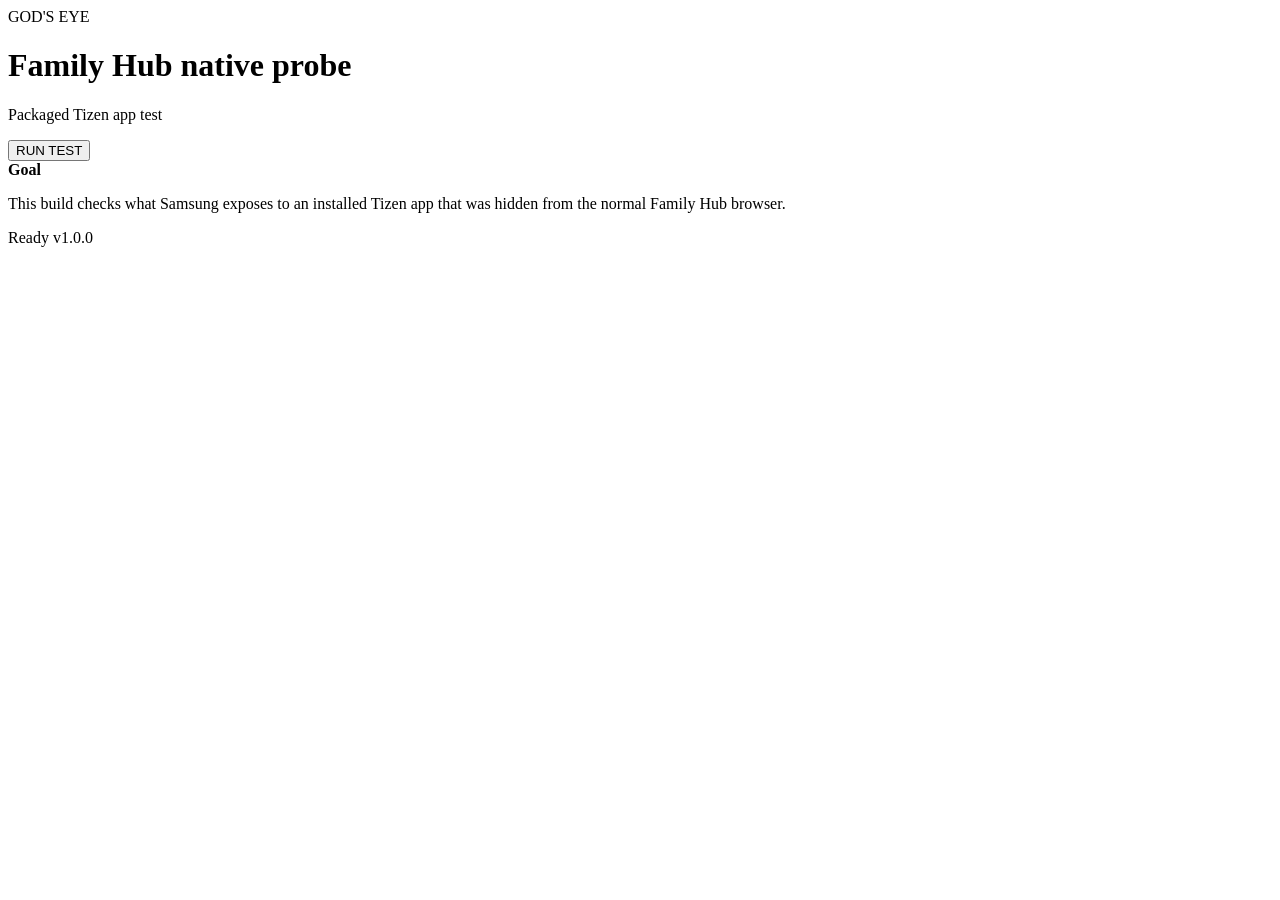
==== fridge-tizen/index.html @ 01e19a7a "Add Tizen Family Hub probe UI" ====
<!doctype html>
<html lang="en">
<head>
  <meta charset="utf-8">
  <meta name="viewport" content="width=device-width,initial-scale=1,user-scalable=no,viewport-fit=cover">
  <title>Family Hub Probe</title>
  <link rel="stylesheet" href="style.css">
</head>
<body>
  <main class="app">
    <header>
      <div>
        <div class="eyebrow">GOD'S EYE</div>
        <h1>Family Hub native probe</h1>
        <p>Packaged Tizen app test</p>
      </div>
      <button id="run">RUN TEST</button>
    </header>

    <section class="card intro">
      <strong>Goal</strong>
      <p>This build checks what Samsung exposes to an installed Tizen app that was hidden from the normal Family Hub browser.</p>
    </section>

    <section id="results" class="results"></section>

    <footer>
      <span id="status">Ready</span>
      <span>v1.0.0</span>
    </footer>
  </main>
  <script src="main.js"></script>
</body>
</html>
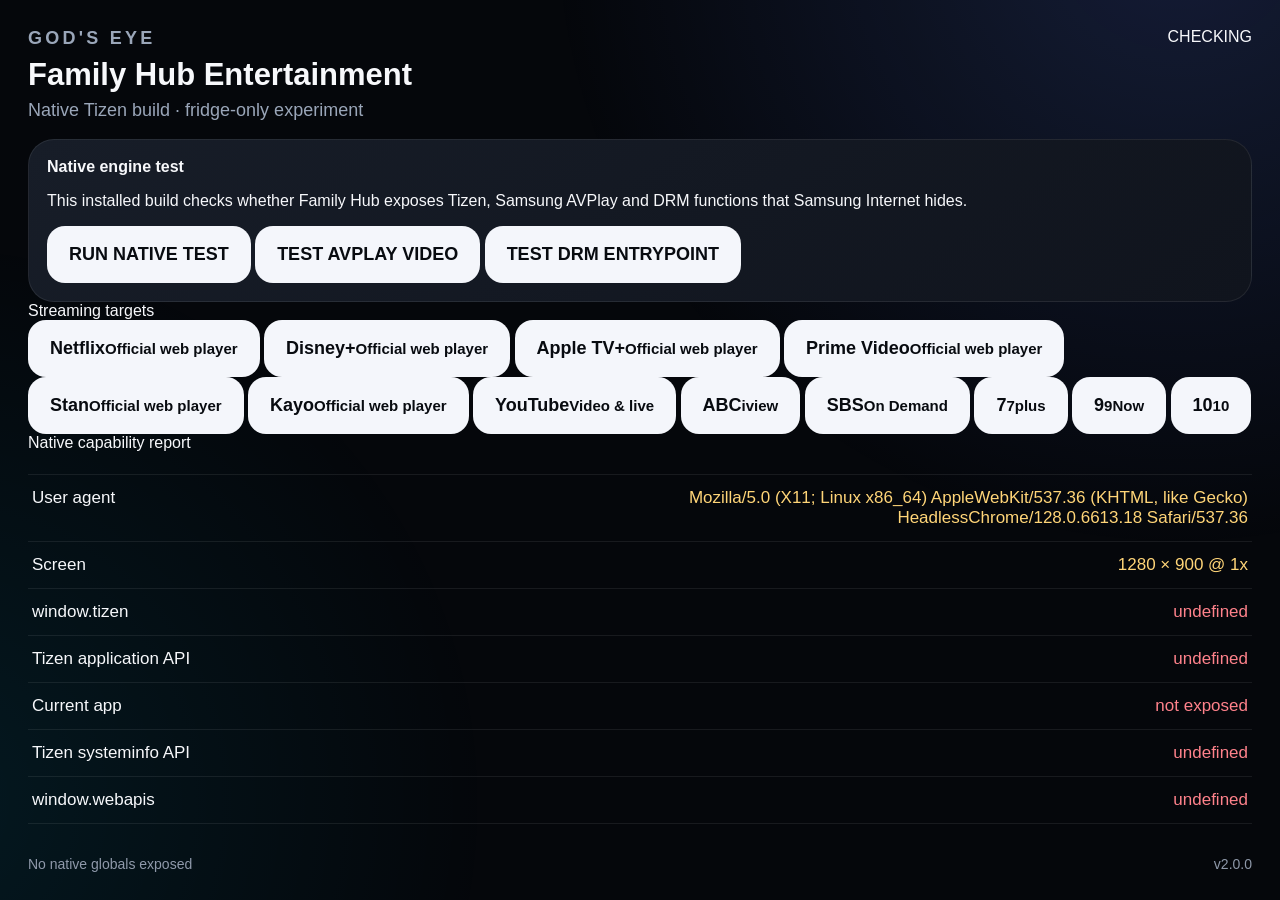
==== commit fcf066b5: "Add God’s Eye native launcher and media diagnostics" ====
--- a/fridge-tizen/index.html
+++ b/fridge-tizen/index.html
@@ -3,30 +3,59 @@
 <head>
   <meta charset="utf-8">
   <meta name="viewport" content="width=device-width,initial-scale=1,user-scalable=no,viewport-fit=cover">
-  <title>Family Hub Probe</title>
+  <meta name="theme-color" content="#05070b">
+  <title>God's Eye Family Hub</title>
   <link rel="stylesheet" href="style.css">
+  <script src="$WEBAPIS/webapis/webapis.js"></script>
 </head>
 <body>
   <main class="app">
     <header>
       <div>
         <div class="eyebrow">GOD'S EYE</div>
-        <h1>Family Hub native probe</h1>
-        <p>Packaged Tizen app test</p>
+        <h1>Family Hub Entertainment</h1>
+        <p>Native Tizen build · fridge-only experiment</p>
       </div>
-      <button id="run">RUN TEST</button>
+      <span class="status-pill" id="nativeStatus">CHECKING</span>
     </header>
 
-    <section class="card intro">
-      <strong>Goal</strong>
-      <p>This build checks what Samsung exposes to an installed Tizen app that was hidden from the normal Family Hub browser.</p>
+    <section class="card hero">
+      <strong>Native engine test</strong>
+      <p>This installed build checks whether Family Hub exposes Tizen, Samsung AVPlay and DRM functions that Samsung Internet hides.</p>
+      <div class="actions">
+        <button id="run">RUN NATIVE TEST</button>
+        <button id="avplayTest" class="secondary" disabled>TEST AVPLAY VIDEO</button>
+        <button id="drmTest" class="secondary" disabled>TEST DRM ENTRYPOINT</button>
+      </div>
     </section>
 
+    <section id="playerStage" class="player-stage" hidden>
+      <object id="avPlayer" type="application/avplayer"></object>
+      <div class="player-label" id="playerLabel">AVPlay test</div>
+    </section>
+
+    <div class="section-title">Streaming targets</div>
+    <section class="services" id="services">
+      <button data-url="https://www.netflix.com/browse"><b>Netflix</b><small>Official web player</small></button>
+      <button data-url="https://www.disneyplus.com/"><b>Disney+</b><small>Official web player</small></button>
+      <button data-url="https://tv.apple.com/au"><b>Apple TV+</b><small>Official web player</small></button>
+      <button data-url="https://www.primevideo.com/"><b>Prime Video</b><small>Official web player</small></button>
+      <button data-url="https://www.stan.com.au/"><b>Stan</b><small>Official web player</small></button>
+      <button data-url="https://kayosports.com.au/"><b>Kayo</b><small>Official web player</small></button>
+      <button data-url="https://www.youtube.com/"><b>YouTube</b><small>Video & live</small></button>
+      <button data-url="https://iview.abc.net.au/"><b>ABC</b><small>iview</small></button>
+      <button data-url="https://www.sbs.com.au/ondemand/"><b>SBS</b><small>On Demand</small></button>
+      <button data-url="https://7plus.com.au/"><b>7</b><small>7plus</small></button>
+      <button data-url="https://www.9now.com.au/"><b>9</b><small>9Now</small></button>
+      <button data-url="https://10.com.au/"><b>10</b><small>10</small></button>
+    </section>
+
+    <div class="section-title">Native capability report</div>
     <section id="results" class="results"></section>
 
     <footer>
       <span id="status">Ready</span>
-      <span>v1.0.0</span>
+      <span>v2.0.0</span>
     </footer>
   </main>
   <script src="main.js"></script>
--- a/fridge-tizen/style.css
+++ b/fridge-tizen/style.css
@@ -0,0 +1 @@
+*{box-sizing:border-box;-webkit-tap-highlight-color:transparent}html,body{margin:0;width:100%;height:100%;background:#05070b;color:#f7f8fb;font-family:Arial,Helvetica,sans-serif;overflow:hidden}body:before{content:"";position:fixed;inset:-20%;background:radial-gradient(circle at 80% 8%,rgba(92,128,255,.18),transparent 34%),radial-gradient(circle at 10% 78%,rgba(0,210,255,.09),transparent 30%);pointer-events:none}.app{height:100vh;padding:44px;display:flex;flex-direction:column;position:relative}header{display:flex;justify-content:space-between;align-items:flex-start;gap:24px}.eyebrow{font-size:18px;letter-spacing:.18em;color:#9aa6b9;font-weight:700}h1{font-size:38px;line-height:1.05;margin:10px 0 8px}header p{margin:0;color:#9aa6b9;font-size:18px}button{border:0;border-radius:18px;padding:18px 22px;font-size:18px;font-weight:800;background:#f4f6fb;color:#080b10}.card{margin-top:28px;border:1px solid rgba(255,255,255,.08);background:linear-gradient(145deg,#171d28,#10141d);border-radius:26px;padding:24px}.intro strong{font-size:18px}.intro p{margin:8px 0 0;color:#9aa6b9;font-size:16px;line-height:1.45}.results{margin-top:22px;overflow:auto;border-top:1px solid rgba(255,255,255,.08)}.row{display:flex;justify-content:space-between;gap:22px;padding:18px 4px;border-bottom:1px solid rgba(255,255,255,.08);font-size:17px}.value{text-align:right;max-width:62%;word-break:break-word}.ok{color:#6fe0a3}.no{color:#ff828b}.maybe{color:#ffd578}footer{margin-top:auto;display:flex;justify-content:space-between;color:#8f99aa;font-size:14px;padding-top:18px}@media(max-height:1500px){.app{padding:28px}h1{font-size:31px}.row{padding:13px 4px}.card{margin-top:18px;padding:18px}}
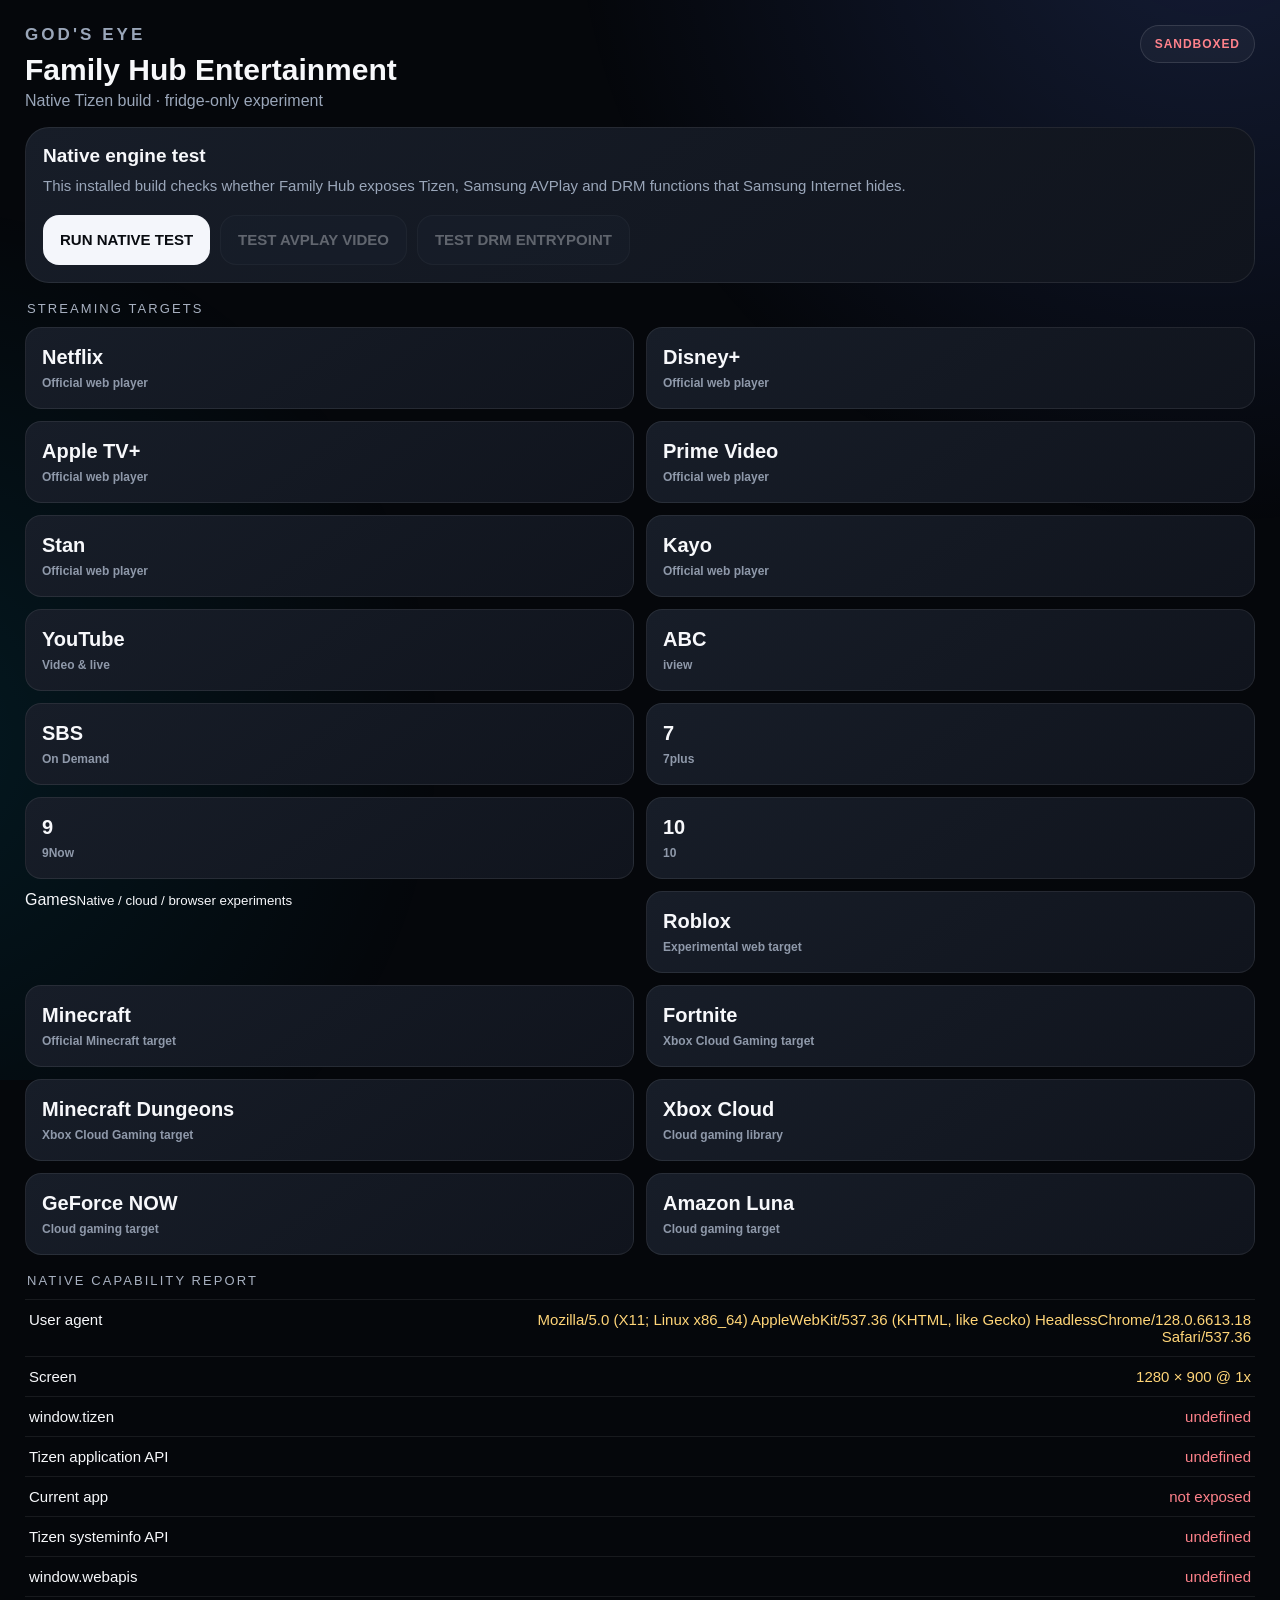
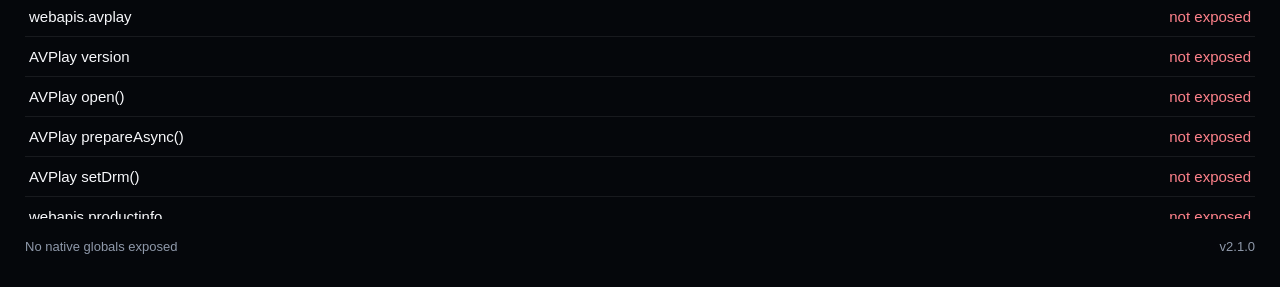
==== commit bdd68c5f: "Add games section to God's Eye Family Hub" ====
--- a/fridge-tizen/index.html
+++ b/fridge-tizen/index.html
@@ -48,6 +48,15 @@
       <button data-url="https://7plus.com.au/"><b>7</b><small>7plus</small></button>
       <button data-url="https://www.9now.com.au/"><b>9</b><small>9Now</small></button>
       <button data-url="https://10.com.au/"><b>10</b><small>10</small></button>
+
+      <div class="section-break"><span>Games</span><small>Native / cloud / browser experiments</small></div>
+      <button data-url="https://www.roblox.com/discover"><b>Roblox</b><small>Experimental web target</small></button>
+      <button data-url="https://www.minecraft.net/en-us/about-minecraft"><b>Minecraft</b><small>Official Minecraft target</small></button>
+      <button data-url="https://www.xbox.com/play"><b>Fortnite</b><small>Xbox Cloud Gaming target</small></button>
+      <button data-url="https://www.xbox.com/play"><b>Minecraft Dungeons</b><small>Xbox Cloud Gaming target</small></button>
+      <button data-url="https://www.xbox.com/play"><b>Xbox Cloud</b><small>Cloud gaming library</small></button>
+      <button data-url="https://play.geforcenow.com/"><b>GeForce NOW</b><small>Cloud gaming target</small></button>
+      <button data-url="https://luna.amazon.com/"><b>Amazon Luna</b><small>Cloud gaming target</small></button>
     </section>
 
     <div class="section-title">Native capability report</div>
@@ -55,7 +64,7 @@
 
     <footer>
       <span id="status">Ready</span>
-      <span>v2.0.0</span>
+      <span>v2.1.0</span>
     </footer>
   </main>
   <script src="main.js"></script>
--- a/fridge-tizen/style.css
+++ b/fridge-tizen/style.css
@@ -1 +1 @@
-*{box-sizing:border-box;-webkit-tap-highlight-color:transparent}html,body{margin:0;width:100%;height:100%;background:#05070b;color:#f7f8fb;font-family:Arial,Helvetica,sans-serif;overflow:hidden}body:before{content:"";position:fixed;inset:-20%;background:radial-gradient(circle at 80% 8%,rgba(92,128,255,.18),transparent 34%),radial-gradient(circle at 10% 78%,rgba(0,210,255,.09),transparent 30%);pointer-events:none}.app{height:100vh;padding:44px;display:flex;flex-direction:column;position:relative}header{display:flex;justify-content:space-between;align-items:flex-start;gap:24px}.eyebrow{font-size:18px;letter-spacing:.18em;color:#9aa6b9;font-weight:700}h1{font-size:38px;line-height:1.05;margin:10px 0 8px}header p{margin:0;color:#9aa6b9;font-size:18px}button{border:0;border-radius:18px;padding:18px 22px;font-size:18px;font-weight:800;background:#f4f6fb;color:#080b10}.card{margin-top:28px;border:1px solid rgba(255,255,255,.08);background:linear-gradient(145deg,#171d28,#10141d);border-radius:26px;padding:24px}.intro strong{font-size:18px}.intro p{margin:8px 0 0;color:#9aa6b9;font-size:16px;line-height:1.45}.results{margin-top:22px;overflow:auto;border-top:1px solid rgba(255,255,255,.08)}.row{display:flex;justify-content:space-between;gap:22px;padding:18px 4px;border-bottom:1px solid rgba(255,255,255,.08);font-size:17px}.value{text-align:right;max-width:62%;word-break:break-word}.ok{color:#6fe0a3}.no{color:#ff828b}.maybe{color:#ffd578}footer{margin-top:auto;display:flex;justify-content:space-between;color:#8f99aa;font-size:14px;padding-top:18px}@media(max-height:1500px){.app{padding:28px}h1{font-size:31px}.row{padding:13px 4px}.card{margin-top:18px;padding:18px}}+*{box-sizing:border-box;-webkit-tap-highlight-color:transparent}html,body{margin:0;width:100%;min-height:100%;background:#05070b;color:#f7f8fb;font-family:Arial,Helvetica,sans-serif}body:before{content:"";position:fixed;inset:-20%;background:radial-gradient(circle at 82% 5%,rgba(92,128,255,.18),transparent 34%),radial-gradient(circle at 9% 73%,rgba(0,210,255,.09),transparent 29%);pointer-events:none}.app{min-height:100vh;padding:36px;position:relative}header{display:flex;justify-content:space-between;align-items:flex-start;gap:20px}.eyebrow{font-size:17px;letter-spacing:.18em;color:#9aa6b9;font-weight:800}h1{font-size:36px;line-height:1.04;margin:9px 0 7px}header p{margin:0;color:#9aa6b9;font-size:16px}.status-pill{border:1px solid rgba(255,255,255,.12);border-radius:999px;padding:11px 14px;font-size:12px;font-weight:900;letter-spacing:.08em;color:#ffd578;background:rgba(255,255,255,.04);white-space:nowrap}.status-pill.success{color:#6fe0a3}.status-pill.partial{color:#ffd578}.status-pill.fail{color:#ff828b}.card{margin-top:24px;border:1px solid rgba(255,255,255,.08);background:linear-gradient(145deg,#171d28,#10141d);border-radius:24px;padding:22px}.hero strong{font-size:19px}.hero p{margin:8px 0 18px;color:#9aa6b9;font-size:15px;line-height:1.45}.actions{display:flex;flex-wrap:wrap;gap:10px}button{border:0;border-radius:16px;padding:15px 17px;font-size:15px;font-weight:800;background:#f4f6fb;color:#080b10;min-height:50px}button.secondary{background:#1a2230;color:#eef2f8;border:1px solid rgba(255,255,255,.1)}button:disabled{opacity:.35}.player-stage{position:relative;height:260px;margin-top:18px;border-radius:24px;overflow:hidden;border:1px solid rgba(255,255,255,.1);background:#000}.player-stage object{width:100%;height:100%;display:block}.player-label{position:absolute;left:14px;right:14px;bottom:12px;padding:10px 12px;border-radius:12px;background:rgba(0,0,0,.68);font-size:13px;color:#fff;word-break:break-word}.section-title{font-size:13px;letter-spacing:.16em;color:#a8b1c1;margin:24px 2px 11px;text-transform:uppercase}.services{display:grid;grid-template-columns:repeat(2,minmax(0,1fr));gap:12px}.services button{height:96px;text-align:left;background:linear-gradient(145deg,#171d28,#10141d);border:1px solid rgba(255,255,255,.08);color:#f7f8fb;padding:16px}.services button b{display:block;font-size:20px;margin-bottom:7px}.services button small{display:block;color:#8f99aa;font-size:12px;font-weight:600}.results{border-top:1px solid rgba(255,255,255,.08);max-height:520px;overflow:auto}.row{display:flex;justify-content:space-between;gap:18px;padding:14px 4px;border-bottom:1px solid rgba(255,255,255,.08);font-size:15px}.value{text-align:right;max-width:62%;word-break:break-word}.ok{color:#6fe0a3}.no{color:#ff828b}.maybe{color:#ffd578}footer{display:flex;justify-content:space-between;color:#8f99aa;font-size:13px;padding:20px 0 8px}@media(max-height:1500px){.app{padding:25px}h1{font-size:30px}.card{margin-top:17px;padding:17px}.player-stage{height:210px}.services button{height:82px}.row{padding:11px 4px}.section-title{margin-top:18px}}
